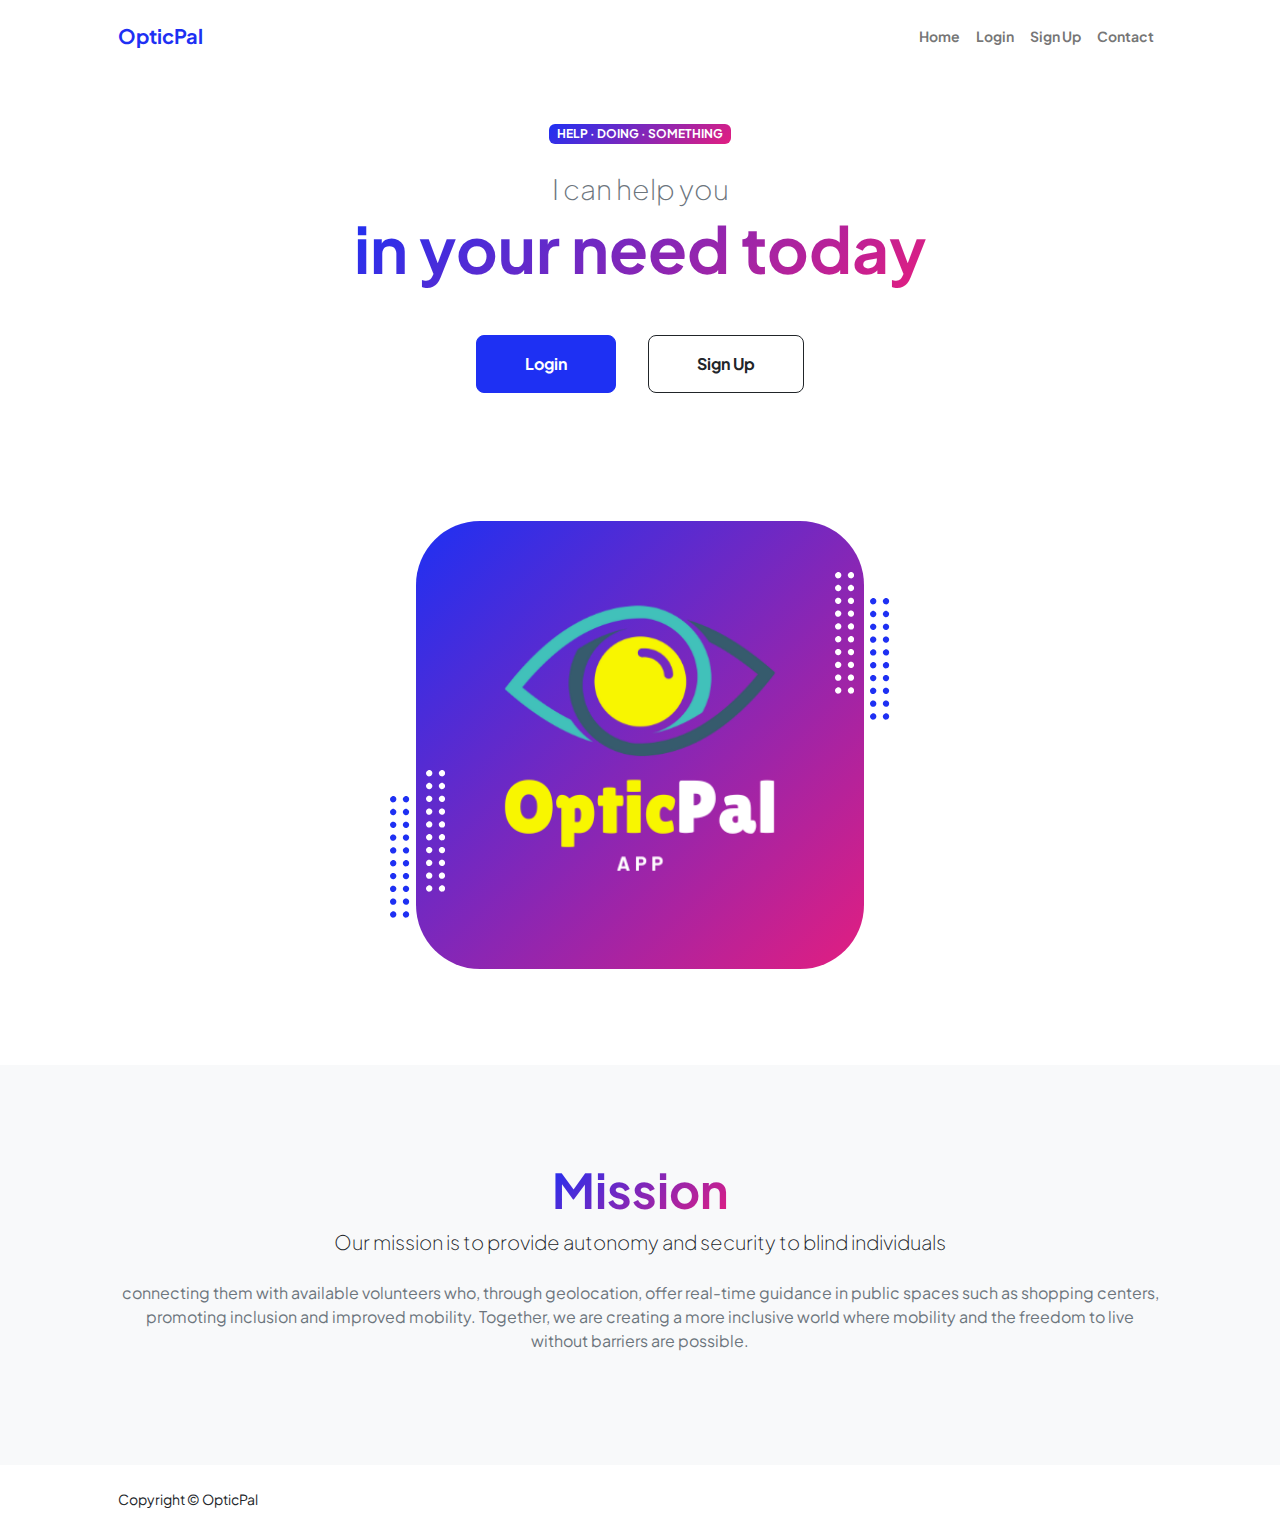
==== frontend/index.html @ b32ef58f "start frontend" ====
<!DOCTYPE html>
<html lang="en">
    <head>
        <meta charset="utf-8" />
        <meta name="viewport" content="width=device-width, initial-scale=1, shrink-to-fit=no" />
        <meta name="description" content="" />
        <meta name="author" content="" />
        <title>OpticPal - Start your Journey</title>
        <!-- Favicon-->
        <link rel="icon" type="image/x-icon" href="assets/favicon.ico" />
        <!-- Custom Google font-->
        <link rel="preconnect" href="https://fonts.googleapis.com" />
        <link rel="preconnect" href="https://fonts.gstatic.com" crossorigin />
        <link href="https://fonts.googleapis.com/css2?family=Plus+Jakarta+Sans:wght@100;200;300;400;500;600;700;800;900&amp;display=swap" rel="stylesheet" />
        <!-- Bootstrap icons-->
        <link href="https://cdn.jsdelivr.net/npm/bootstrap-icons@1.8.1/font/bootstrap-icons.css" rel="stylesheet" />
        <!-- Core theme CSS (includes Bootstrap)-->
        <link href="css/styles.css" rel="stylesheet" />
    </head>
    <body class="d-flex flex-column h-100">
        <main class="flex-shrink-0">
            <!-- Navigation-->
            <nav class="navbar navbar-expand-lg navbar-light bg-white py-3">
                <div class="container px-5">
                    <a class="navbar-brand" href="index.html"><span class="fw-bolder text-primary">OpticPal</span></a>
                    <button class="navbar-toggler" type="button" data-bs-toggle="collapse" data-bs-target="#navbarSupportedContent" aria-controls="navbarSupportedContent" aria-expanded="false" aria-label="Toggle navigation"><span class="navbar-toggler-icon"></span></button>
                    <div class="collapse navbar-collapse" id="navbarSupportedContent">
                        <ul class="navbar-nav ms-auto mb-2 mb-lg-0 small fw-bolder">
                            <li class="nav-item"><a class="nav-link" href="index.html">Home</a></li>
                            <li class="nav-item"><a class="nav-link" href="login.html">Login</a></li>
                            <li class="nav-item"><a class="nav-link" href="signup.html">Sign Up</a></li>
                            <li class="nav-item"><a class="nav-link" href="contact.html">Contact</a></li>
                        </ul>
                    </div>
                </div>
            </nav>
            <!-- Header-->
            <header class="py-5">
                <div class="container px-5 pb-5">
                    <div class="row gx-5 align-items-center">
                        <div class="col-xxl-5">
                            <!-- Header text content-->
                            <div class="text-center text-xxl-start">
                                <div class="badge bg-gradient-primary-to-secondary text-white mb-4"><div class="text-uppercase">Help &middot; Doing &middot; Something</div></div>
                                <div class="fs-3 fw-light text-muted">I can help you</div>
                                <h1 class="display-3 fw-bolder mb-5"><span class="text-gradient d-inline">in your need today</span></h1>
                                <div class="d-grid gap-3 d-sm-flex justify-content-sm-center justify-content-xxl-start mb-3">
                                    <a class="btn btn-primary btn-lg px-5 py-3 me-sm-3 fs-6 fw-bolder" href="login.html">Login</a>
                                    <a class="btn btn-outline-dark btn-lg px-5 py-3 fs-6 fw-bolder" href="signup.html">Sign Up</a>
                                </div>
                            </div>
                        </div>
                        <div class="col-xxl-7">
                            <!-- Header profile picture-->
                            <div class="d-flex justify-content-center mt-5 mt-xxl-0">
                                <div class="profile bg-gradient-primary-to-secondary">
                                    <!-- TIP: For best results, use a photo with a transparent background like the demo example below-->
                                    <!-- Watch a tutorial on how to do this on YouTube (link)-->
                                    <img class="profile-img" src="assets/Logo_04_500px.png" alt="..." />
                                    <div class="dots-1">
                                        <!-- SVG Dots-->
                                        <svg version="1.1" xmlns="http://www.w3.org/2000/svg" xmlns:xlink="http://www.w3.org/1999/xlink" x="0px" y="0px" viewBox="0 0 191.6 1215.4" style="enable-background: new 0 0 191.6 1215.4" xml:space="preserve">
                                            <g transform="translate(0.000000,1280.000000) scale(0.100000,-0.100000)">
                                                <path d="M227.7,12788.6c-105-35-200-141-222-248c-43-206,163-412,369-369c155,32,275,190,260,339c-11,105-90,213-190,262        C383.7,12801.6,289.7,12808.6,227.7,12788.6z"></path>
                                                <path d="M1507.7,12788.6c-151-50-253-216-222-362c25-119,136-230,254-255c194-41,395,142,375,339c-11,105-90,213-190,262        C1663.7,12801.6,1569.7,12808.6,1507.7,12788.6z"></path>
                                                <path d="M227.7,11508.6c-105-35-200-141-222-248c-43-206,163-412,369-369c155,32,275,190,260,339c-11,105-90,213-190,262        C383.7,11521.6,289.7,11528.6,227.7,11508.6z"></path>
                                                <path d="M1507.7,11508.6c-151-50-253-216-222-362c25-119,136-230,254-255c194-41,395,142,375,339c-11,105-90,213-190,262        C1663.7,11521.6,1569.7,11528.6,1507.7,11508.6z"></path>
                                                <path d="M227.7,10228.6c-105-35-200-141-222-248c-43-206,163-412,369-369c155,32,275,190,260,339c-11,105-90,213-190,262        C383.7,10241.6,289.7,10248.6,227.7,10228.6z"></path>
                                                <path d="M1507.7,10228.6c-105-35-200-141-222-248c-43-206,163-412,369-369c155,32,275,190,260,339c-11,105-90,213-190,262        C1663.7,10241.6,1569.7,10248.6,1507.7,10228.6z"></path>
                                                <path d="M227.7,8948.6c-105-35-200-141-222-248c-43-206,163-412,369-369c155,32,275,190,260,339c-11,105-90,213-190,262        C383.7,8961.6,289.7,8968.6,227.7,8948.6z"></path>
                                                <path d="M1507.7,8948.6c-105-35-200-141-222-248c-43-206,163-412,369-369c155,32,275,190,260,339c-11,105-90,213-190,262        C1663.7,8961.6,1569.7,8968.6,1507.7,8948.6z"></path>
                                                <path d="M227.7,7668.6c-105-35-200-141-222-248c-43-206,163-412,369-369c155,32,275,190,260,339c-11,105-90,213-190,262        C383.7,7681.6,289.7,7688.6,227.7,7668.6z"></path>
                                                <path d="M1507.7,7668.6c-105-35-200-141-222-248c-43-206,163-412,369-369c155,32,275,190,260,339c-11,105-90,213-190,262        C1663.7,7681.6,1569.7,7688.6,1507.7,7668.6z"></path>
                                                <path d="M227.7,6388.6c-105-35-200-141-222-248c-43-206,163-412,369-369c155,32,275,190,260,339c-11,105-90,213-190,262        C383.7,6401.6,289.7,6408.6,227.7,6388.6z"></path>
                                                <path d="M1507.7,6388.6c-105-35-200-141-222-248c-43-206,163-412,369-369c155,32,275,190,260,339c-11,105-90,213-190,262        C1663.7,6401.6,1569.7,6408.6,1507.7,6388.6z"></path>
                                                <path d="M227.7,5108.6c-105-35-200-141-222-248c-43-206,163-412,369-369c155,32,275,190,260,339c-11,105-90,213-190,262        C383.7,5121.6,289.7,5128.6,227.7,5108.6z"></path>
                                                <path d="M1507.7,5108.6c-105-35-200-141-222-248c-43-206,163-412,369-369c155,32,275,190,260,339c-11,105-90,213-190,262        C1663.7,5121.6,1569.7,5128.6,1507.7,5108.6z"></path>
                                                <path d="M227.7,3828.6c-105-35-200-141-222-248c-43-206,163-412,369-369c155,32,275,190,260,339c-11,105-90,213-190,262        C383.7,3841.6,289.7,3848.6,227.7,3828.6z"></path>
                                                <path d="M1507.7,3828.6c-105-35-200-141-222-248c-43-206,163-412,369-369c155,32,275,190,260,339c-11,105-90,213-190,262        C1663.7,3841.6,1569.7,3848.6,1507.7,3828.6z"></path>
                                                <path d="M227.7,2548.6c-105-35-200-141-222-248c-43-206,163-412,369-369c155,32,275,190,260,339c-11,105-90,213-190,262        C383.7,2561.6,289.7,2568.6,227.7,2548.6z"></path>
                                                <path d="M1507.7,2548.6c-105-35-200-141-222-248c-43-206,163-412,369-369c155,32,275,190,260,339c-11,105-90,213-190,262        C1663.7,2561.6,1569.7,2568.6,1507.7,2548.6z"></path>
                                                <path d="M227.7,1268.6c-105-35-200-141-222-248c-43-206,163-412,369-369c155,32,275,190,260,339c-11,105-90,213-190,262        C383.7,1281.6,289.7,1288.6,227.7,1268.6z"></path>
                                                <path d="M1507.7,1268.6c-105-35-200-141-222-248c-43-206,163-412,369-369c155,32,275,190,260,339c-11,105-90,213-190,262        C1663.7,1281.6,1569.7,1288.6,1507.7,1268.6z"></path>
                                            </g>
                                        </svg>
                                        <!-- END of SVG dots-->
                                    </div>
                                    <div class="dots-2">
                                        <!-- SVG Dots-->
                                        <svg version="1.1" xmlns="http://www.w3.org/2000/svg" xmlns:xlink="http://www.w3.org/1999/xlink" x="0px" y="0px" viewBox="0 0 191.6 1215.4" style="enable-background: new 0 0 191.6 1215.4" xml:space="preserve">
                                            <g transform="translate(0.000000,1280.000000) scale(0.100000,-0.100000)">
                                                <path d="M227.7,12788.6c-105-35-200-141-222-248c-43-206,163-412,369-369c155,32,275,190,260,339c-11,105-90,213-190,262        C383.7,12801.6,289.7,12808.6,227.7,12788.6z"></path>
                                                <path d="M1507.7,12788.6c-151-50-253-216-222-362c25-119,136-230,254-255c194-41,395,142,375,339c-11,105-90,213-190,262        C1663.7,12801.6,1569.7,12808.6,1507.7,12788.6z"></path>
                                                <path d="M227.7,11508.6c-105-35-200-141-222-248c-43-206,163-412,369-369c155,32,275,190,260,339c-11,105-90,213-190,262        C383.7,11521.6,289.7,11528.6,227.7,11508.6z"></path>
                                                <path d="M1507.7,11508.6c-151-50-253-216-222-362c25-119,136-230,254-255c194-41,395,142,375,339c-11,105-90,213-190,262        C1663.7,11521.6,1569.7,11528.6,1507.7,11508.6z"></path>
                                                <path d="M227.7,10228.6c-105-35-200-141-222-248c-43-206,163-412,369-369c155,32,275,190,260,339c-11,105-90,213-190,262        C383.7,10241.6,289.7,10248.6,227.7,10228.6z"></path>
                                                <path d="M1507.7,10228.6c-105-35-200-141-222-248c-43-206,163-412,369-369c155,32,275,190,260,339c-11,105-90,213-190,262        C1663.7,10241.6,1569.7,10248.6,1507.7,10228.6z"></path>
                                                <path d="M227.7,8948.6c-105-35-200-141-222-248c-43-206,163-412,369-369c155,32,275,190,260,339c-11,105-90,213-190,262        C383.7,8961.6,289.7,8968.6,227.7,8948.6z"></path>
                                                <path d="M1507.7,8948.6c-105-35-200-141-222-248c-43-206,163-412,369-369c155,32,275,190,260,339c-11,105-90,213-190,262        C1663.7,8961.6,1569.7,8968.6,1507.7,8948.6z"></path>
                                                <path d="M227.7,7668.6c-105-35-200-141-222-248c-43-206,163-412,369-369c155,32,275,190,260,339c-11,105-90,213-190,262        C383.7,7681.6,289.7,7688.6,227.7,7668.6z"></path>
                                                <path d="M1507.7,7668.6c-105-35-200-141-222-248c-43-206,163-412,369-369c155,32,275,190,260,339c-11,105-90,213-190,262        C1663.7,7681.6,1569.7,7688.6,1507.7,7668.6z"></path>
                                                <path d="M227.7,6388.6c-105-35-200-141-222-248c-43-206,163-412,369-369c155,32,275,190,260,339c-11,105-90,213-190,262        C383.7,6401.6,289.7,6408.6,227.7,6388.6z"></path>
                                                <path d="M1507.7,6388.6c-105-35-200-141-222-248c-43-206,163-412,369-369c155,32,275,190,260,339c-11,105-90,213-190,262        C1663.7,6401.6,1569.7,6408.6,1507.7,6388.6z"></path>
                                                <path d="M227.7,5108.6c-105-35-200-141-222-248c-43-206,163-412,369-369c155,32,275,190,260,339c-11,105-90,213-190,262        C383.7,5121.6,289.7,5128.6,227.7,5108.6z"></path>
                                                <path d="M1507.7,5108.6c-105-35-200-141-222-248c-43-206,163-412,369-369c155,32,275,190,260,339c-11,105-90,213-190,262        C1663.7,5121.6,1569.7,5128.6,1507.7,5108.6z"></path>
                                                <path d="M227.7,3828.6c-105-35-200-141-222-248c-43-206,163-412,369-369c155,32,275,190,260,339c-11,105-90,213-190,262        C383.7,3841.6,289.7,3848.6,227.7,3828.6z"></path>
                                                <path d="M1507.7,3828.6c-105-35-200-141-222-248c-43-206,163-412,369-369c155,32,275,190,260,339c-11,105-90,213-190,262        C1663.7,3841.6,1569.7,3848.6,1507.7,3828.6z"></path>
                                                <path d="M227.7,2548.6c-105-35-200-141-222-248c-43-206,163-412,369-369c155,32,275,190,260,339c-11,105-90,213-190,262        C383.7,2561.6,289.7,2568.6,227.7,2548.6z"></path>
                                                <path d="M1507.7,2548.6c-105-35-200-141-222-248c-43-206,163-412,369-369c155,32,275,190,260,339c-11,105-90,213-190,262        C1663.7,2561.6,1569.7,2568.6,1507.7,2548.6z"></path>
                                                <path d="M227.7,1268.6c-105-35-200-141-222-248c-43-206,163-412,369-369c155,32,275,190,260,339c-11,105-90,213-190,262        C383.7,1281.6,289.7,1288.6,227.7,1268.6z"></path>
                                                <path d="M1507.7,1268.6c-105-35-200-141-222-248c-43-206,163-412,369-369c155,32,275,190,260,339c-11,105-90,213-190,262        C1663.7,1281.6,1569.7,1288.6,1507.7,1268.6z"></path>
                                            </g>
                                        </svg>
                                        <!-- END of SVG dots-->
                                    </div>
                                    <div class="dots-3">
                                        <!-- SVG Dots-->
                                        <svg version="1.1" xmlns="http://www.w3.org/2000/svg" xmlns:xlink="http://www.w3.org/1999/xlink" x="0px" y="0px" viewBox="0 0 191.6 1215.4" style="enable-background: new 0 0 191.6 1215.4" xml:space="preserve">
                                            <g transform="translate(0.000000,1280.000000) scale(0.100000,-0.100000)">
                                                <path d="M227.7,12788.6c-105-35-200-141-222-248c-43-206,163-412,369-369c155,32,275,190,260,339c-11,105-90,213-190,262        C383.7,12801.6,289.7,12808.6,227.7,12788.6z"></path>
                                                <path d="M1507.7,12788.6c-151-50-253-216-222-362c25-119,136-230,254-255c194-41,395,142,375,339c-11,105-90,213-190,262        C1663.7,12801.6,1569.7,12808.6,1507.7,12788.6z"></path>
                                                <path d="M227.7,11508.6c-105-35-200-141-222-248c-43-206,163-412,369-369c155,32,275,190,260,339c-11,105-90,213-190,262        C383.7,11521.6,289.7,11528.6,227.7,11508.6z"></path>
                                                <path d="M1507.7,11508.6c-151-50-253-216-222-362c25-119,136-230,254-255c194-41,395,142,375,339c-11,105-90,213-190,262        C1663.7,11521.6,1569.7,11528.6,1507.7,11508.6z"></path>
                                                <path d="M227.7,10228.6c-105-35-200-141-222-248c-43-206,163-412,369-369c155,32,275,190,260,339c-11,105-90,213-190,262        C383.7,10241.6,289.7,10248.6,227.7,10228.6z"></path>
                                                <path d="M1507.7,10228.6c-105-35-200-141-222-248c-43-206,163-412,369-369c155,32,275,190,260,339c-11,105-90,213-190,262        C1663.7,10241.6,1569.7,10248.6,1507.7,10228.6z"></path>
                                                <path d="M227.7,8948.6c-105-35-200-141-222-248c-43-206,163-412,369-369c155,32,275,190,260,339c-11,105-90,213-190,262        C383.7,8961.6,289.7,8968.6,227.7,8948.6z"></path>
                                                <path d="M1507.7,8948.6c-105-35-200-141-222-248c-43-206,163-412,369-369c155,32,275,190,260,339c-11,105-90,213-190,262        C1663.7,8961.6,1569.7,8968.6,1507.7,8948.6z"></path>
                                                <path d="M227.7,7668.6c-105-35-200-141-222-248c-43-206,163-412,369-369c155,32,275,190,260,339c-11,105-90,213-190,262        C383.7,7681.6,289.7,7688.6,227.7,7668.6z"></path>
                                                <path d="M1507.7,7668.6c-105-35-200-141-222-248c-43-206,163-412,369-369c155,32,275,190,260,339c-11,105-90,213-190,262        C1663.7,7681.6,1569.7,7688.6,1507.7,7668.6z"></path>
                                                <path d="M227.7,6388.6c-105-35-200-141-222-248c-43-206,163-412,369-369c155,32,275,190,260,339c-11,105-90,213-190,262        C383.7,6401.6,289.7,6408.6,227.7,6388.6z"></path>
                                                <path d="M1507.7,6388.6c-105-35-200-141-222-248c-43-206,163-412,369-369c155,32,275,190,260,339c-11,105-90,213-190,262        C1663.7,6401.6,1569.7,6408.6,1507.7,6388.6z"></path>
                                                <path d="M227.7,5108.6c-105-35-200-141-222-248c-43-206,163-412,369-369c155,32,275,190,260,339c-11,105-90,213-190,262        C383.7,5121.6,289.7,5128.6,227.7,5108.6z"></path>
                                                <path d="M1507.7,5108.6c-105-35-200-141-222-248c-43-206,163-412,369-369c155,32,275,190,260,339c-11,105-90,213-190,262        C1663.7,5121.6,1569.7,5128.6,1507.7,5108.6z"></path>
                                                <path d="M227.7,3828.6c-105-35-200-141-222-248c-43-206,163-412,369-369c155,32,275,190,260,339c-11,105-90,213-190,262        C383.7,3841.6,289.7,3848.6,227.7,3828.6z"></path>
                                                <path d="M1507.7,3828.6c-105-35-200-141-222-248c-43-206,163-412,369-369c155,32,275,190,260,339c-11,105-90,213-190,262        C1663.7,3841.6,1569.7,3848.6,1507.7,3828.6z"></path>
                                                <path d="M227.7,2548.6c-105-35-200-141-222-248c-43-206,163-412,369-369c155,32,275,190,260,339c-11,105-90,213-190,262        C383.7,2561.6,289.7,2568.6,227.7,2548.6z"></path>
                                                <path d="M1507.7,2548.6c-105-35-200-141-222-248c-43-206,163-412,369-369c155,32,275,190,260,339c-11,105-90,213-190,262        C1663.7,2561.6,1569.7,2568.6,1507.7,2548.6z"></path>
                                                <path d="M227.7,1268.6c-105-35-200-141-222-248c-43-206,163-412,369-369c155,32,275,190,260,339c-11,105-90,213-190,262        C383.7,1281.6,289.7,1288.6,227.7,1268.6z"></path>
                                                <path d="M1507.7,1268.6c-105-35-200-141-222-248c-43-206,163-412,369-369c155,32,275,190,260,339c-11,105-90,213-190,262        C1663.7,1281.6,1569.7,1288.6,1507.7,1268.6z"></path>
                                            </g>
                                        </svg>
                                        <!-- END of SVG dots-->
                                    </div>
                                    <div class="dots-4">
                                        <!-- SVG Dots-->
                                        <svg version="1.1" xmlns="http://www.w3.org/2000/svg" xmlns:xlink="http://www.w3.org/1999/xlink" x="0px" y="0px" viewBox="0 0 191.6 1215.4" style="enable-background: new 0 0 191.6 1215.4" xml:space="preserve">
                                            <g transform="translate(0.000000,1280.000000) scale(0.100000,-0.100000)">
                                                <path d="M227.7,12788.6c-105-35-200-141-222-248c-43-206,163-412,369-369c155,32,275,190,260,339c-11,105-90,213-190,262        C383.7,12801.6,289.7,12808.6,227.7,12788.6z"></path>
                                                <path d="M1507.7,12788.6c-151-50-253-216-222-362c25-119,136-230,254-255c194-41,395,142,375,339c-11,105-90,213-190,262        C1663.7,12801.6,1569.7,12808.6,1507.7,12788.6z"></path>
                                                <path d="M227.7,11508.6c-105-35-200-141-222-248c-43-206,163-412,369-369c155,32,275,190,260,339c-11,105-90,213-190,262        C383.7,11521.6,289.7,11528.6,227.7,11508.6z"></path>
                                                <path d="M1507.7,11508.6c-151-50-253-216-222-362c25-119,136-230,254-255c194-41,395,142,375,339c-11,105-90,213-190,262        C1663.7,11521.6,1569.7,11528.6,1507.7,11508.6z"></path>
                                                <path d="M227.7,10228.6c-105-35-200-141-222-248c-43-206,163-412,369-369c155,32,275,190,260,339c-11,105-90,213-190,262        C383.7,10241.6,289.7,10248.6,227.7,10228.6z"></path>
                                                <path d="M1507.7,10228.6c-105-35-200-141-222-248c-43-206,163-412,369-369c155,32,275,190,260,339c-11,105-90,213-190,262        C1663.7,10241.6,1569.7,10248.6,1507.7,10228.6z"></path>
                                                <path d="M227.7,8948.6c-105-35-200-141-222-248c-43-206,163-412,369-369c155,32,275,190,260,339c-11,105-90,213-190,262        C383.7,8961.6,289.7,8968.6,227.7,8948.6z"></path>
                                                <path d="M1507.7,8948.6c-105-35-200-141-222-248c-43-206,163-412,369-369c155,32,275,190,260,339c-11,105-90,213-190,262        C1663.7,8961.6,1569.7,8968.6,1507.7,8948.6z"></path>
                                                <path d="M227.7,7668.6c-105-35-200-141-222-248c-43-206,163-412,369-369c155,32,275,190,260,339c-11,105-90,213-190,262        C383.7,7681.6,289.7,7688.6,227.7,7668.6z"></path>
                                                <path d="M1507.7,7668.6c-105-35-200-141-222-248c-43-206,163-412,369-369c155,32,275,190,260,339c-11,105-90,213-190,262        C1663.7,7681.6,1569.7,7688.6,1507.7,7668.6z"></path>
                                                <path d="M227.7,6388.6c-105-35-200-141-222-248c-43-206,163-412,369-369c155,32,275,190,260,339c-11,105-90,213-190,262        C383.7,6401.6,289.7,6408.6,227.7,6388.6z"></path>
                                                <path d="M1507.7,6388.6c-105-35-200-141-222-248c-43-206,163-412,369-369c155,32,275,190,260,339c-11,105-90,213-190,262        C1663.7,6401.6,1569.7,6408.6,1507.7,6388.6z"></path>
                                                <path d="M227.7,5108.6c-105-35-200-141-222-248c-43-206,163-412,369-369c155,32,275,190,260,339c-11,105-90,213-190,262        C383.7,5121.6,289.7,5128.6,227.7,5108.6z"></path>
                                                <path d="M1507.7,5108.6c-105-35-200-141-222-248c-43-206,163-412,369-369c155,32,275,190,260,339c-11,105-90,213-190,262        C1663.7,5121.6,1569.7,5128.6,1507.7,5108.6z"></path>
                                                <path d="M227.7,3828.6c-105-35-200-141-222-248c-43-206,163-412,369-369c155,32,275,190,260,339c-11,105-90,213-190,262        C383.7,3841.6,289.7,3848.6,227.7,3828.6z"></path>
                                                <path d="M1507.7,3828.6c-105-35-200-141-222-248c-43-206,163-412,369-369c155,32,275,190,260,339c-11,105-90,213-190,262        C1663.7,3841.6,1569.7,3848.6,1507.7,3828.6z"></path>
                                                <path d="M227.7,2548.6c-105-35-200-141-222-248c-43-206,163-412,369-369c155,32,275,190,260,339c-11,105-90,213-190,262        C383.7,2561.6,289.7,2568.6,227.7,2548.6z"></path>
                                                <path d="M1507.7,2548.6c-105-35-200-141-222-248c-43-206,163-412,369-369c155,32,275,190,260,339c-11,105-90,213-190,262        C1663.7,2561.6,1569.7,2568.6,1507.7,2548.6z"></path>
                                                <path d="M227.7,1268.6c-105-35-200-141-222-248c-43-206,163-412,369-369c155,32,275,190,260,339c-11,105-90,213-190,262        C383.7,1281.6,289.7,1288.6,227.7,1268.6z"></path>
                                                <path d="M1507.7,1268.6c-105-35-200-141-222-248c-43-206,163-412,369-369c155,32,275,190,260,339c-11,105-90,213-190,262        C1663.7,1281.6,1569.7,1288.6,1507.7,1268.6z"></path>
                                            </g>
                                        </svg>
                                        <!-- END of SVG dots-->
                                    </div>
                                </div>
                            </div>
                        </div>
                    </div>
                </div>
            </header>
            <!-- About Section-->
            <section class="bg-light py-5">
                <div class="container px-5">
                    <div class="row gx-5 justify-content-center">
                        <div class="col-xxl-8">
                            <div class="text-center my-5">
                                <h2 class="display-5 fw-bolder"><span class="text-gradient d-inline">Mission</span></h2>
                                <p class="lead fw-light mb-4">Our mission is to provide autonomy and security to blind individuals</p>
                                <p class="text-muted">connecting them with available volunteers who, through geolocation, offer real-time guidance in public spaces such as shopping centers, promoting inclusion and improved mobility.
                                    Together, we are creating a more inclusive world where mobility and the freedom to live without barriers are possible.</p>
                                <div class="d-flex justify-content-center fs-2 gap-4">
                                    <!--
                                    <a class="text-gradient" href="#!"><i class="bi bi-twitter"></i></a>
                                    <a class="text-gradient" href="#!"><i class="bi bi-linkedin"></i></a>
                                    <a class="text-gradient" href="#!"><i class="bi bi-github"></i></a>
                                    -->
                                </div>
                            </div>
                        </div>
                    </div>
                </div>
            </section>
        </main>
        <!-- Footer-->
        <footer class="bg-white py-4 mt-auto">
            <div class="container px-5">
                <div class="row align-items-center justify-content-between flex-column flex-sm-row">
                    <div class="col-auto"><div class="small m-0">Copyright &copy; OpticPal</div></div>
                    <div class="col-auto">
                        <!--
                        <a class="small" href="#!">Privacy</a>
                        <span class="mx-1">&middot;</span>
                        <a class="small" href="#!">Terms</a>
                        <span class="mx-1">&middot;</span>
                        <a class="small" href="#!">Contact</a>
                        -->
                    </div>
                </div>
            </div>
        </footer>
        <!-- Bootstrap core JS-->
        <script src="https://cdn.jsdelivr.net/npm/bootstrap@5.2.3/dist/js/bootstrap.bundle.min.js"></script>
        <!-- Core theme JS-->
        <script src="js/scripts.js"></script>
    </body>
</html>
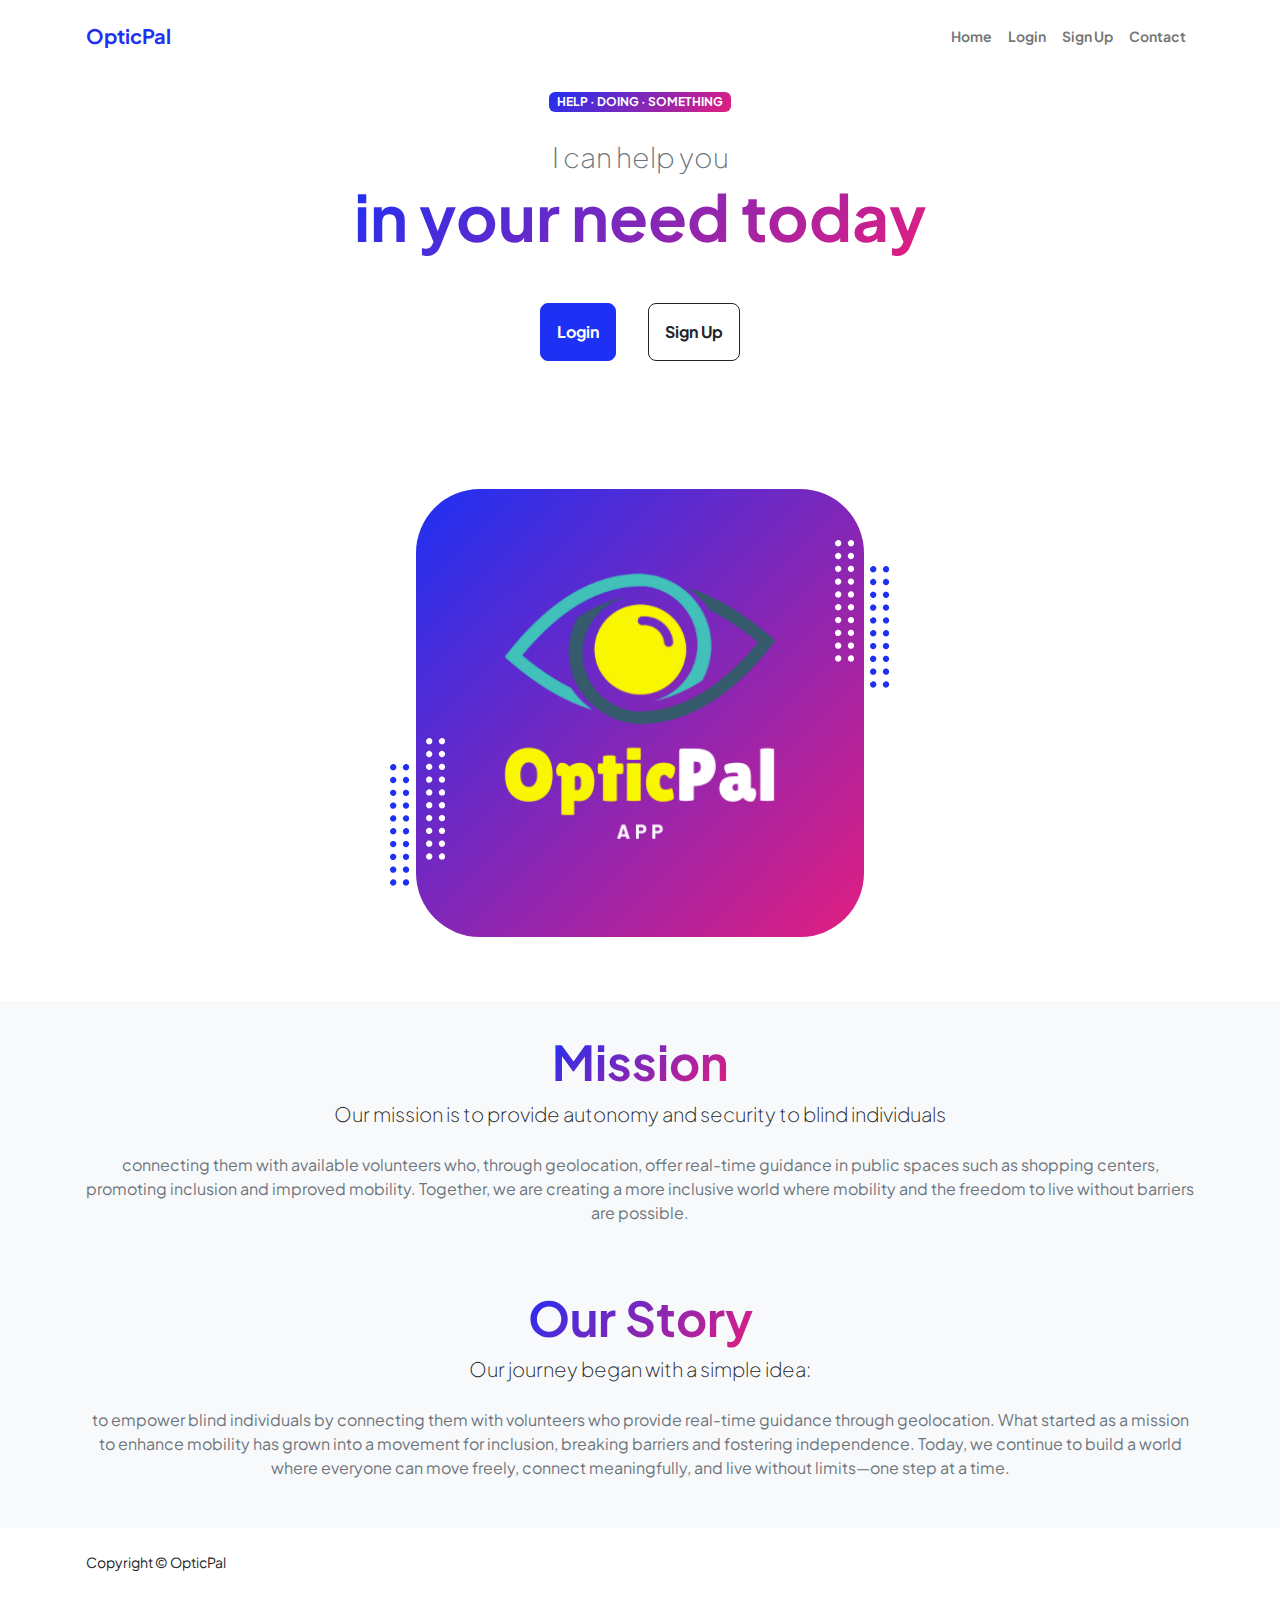
==== commit d48608c2: "continue frontend" ====
--- a/frontend/index.html
+++ b/frontend/index.html
@@ -175,7 +175,7 @@
                     </div>
                 </div>
             </header>
-            <!-- About Section-->
+            <!-- Mission Section-->
             <section class="bg-light py-5">
                 <div class="container px-5">
                     <div class="row gx-5 justify-content-center">
@@ -185,13 +185,28 @@
                                 <p class="lead fw-light mb-4">Our mission is to provide autonomy and security to blind individuals</p>
                                 <p class="text-muted">connecting them with available volunteers who, through geolocation, offer real-time guidance in public spaces such as shopping centers, promoting inclusion and improved mobility.
                                     Together, we are creating a more inclusive world where mobility and the freedom to live without barriers are possible.</p>
-                                <div class="d-flex justify-content-center fs-2 gap-4">
-                                    <!--
-                                    <a class="text-gradient" href="#!"><i class="bi bi-twitter"></i></a>
-                                    <a class="text-gradient" href="#!"><i class="bi bi-linkedin"></i></a>
-                                    <a class="text-gradient" href="#!"><i class="bi bi-github"></i></a>
-                                    -->
-                                </div>
+                            </div>
+                        </div>
+                    </div>
+                </div>
+            </section>
+            <!-- Story Section-->
+            <section class="bg-light py-5">
+                <div class="container px-5">
+                    <div class="row gx-5 justify-content-center">
+                        <div class="col-xxl-8">
+                            <div class="text-center my-5">
+                                <h2 class="display-5 fw-bolder"><span class="text-gradient d-inline">Our Story</span></h2>
+                                <p class="lead fw-light mb-4">Our journey began with a simple idea:</p>
+                                <p class="text-muted">to empower blind individuals by connecting them with volunteers who provide real-time guidance through geolocation. What started as a mission to enhance mobility has grown into a movement for inclusion, breaking barriers and fostering independence.
+                                    Today, we continue to build a world where everyone can move freely, connect meaningfully, and live without limits—one step at a time.</p>
+                                    <div class="d-flex justify-content-center fs-2 gap-4">
+                                        <!--
+                                        <a class="text-gradient" href="#!"><i class="bi bi-twitter"></i></a>
+                                        <a class="text-gradient" href="#!"><i class="bi bi-linkedin"></i></a>
+                                        <a class="text-gradient" href="#!"><i class="bi bi-github"></i></a>
+                                        -->
+                                    </div>
                             </div>
                         </div>
                     </div>
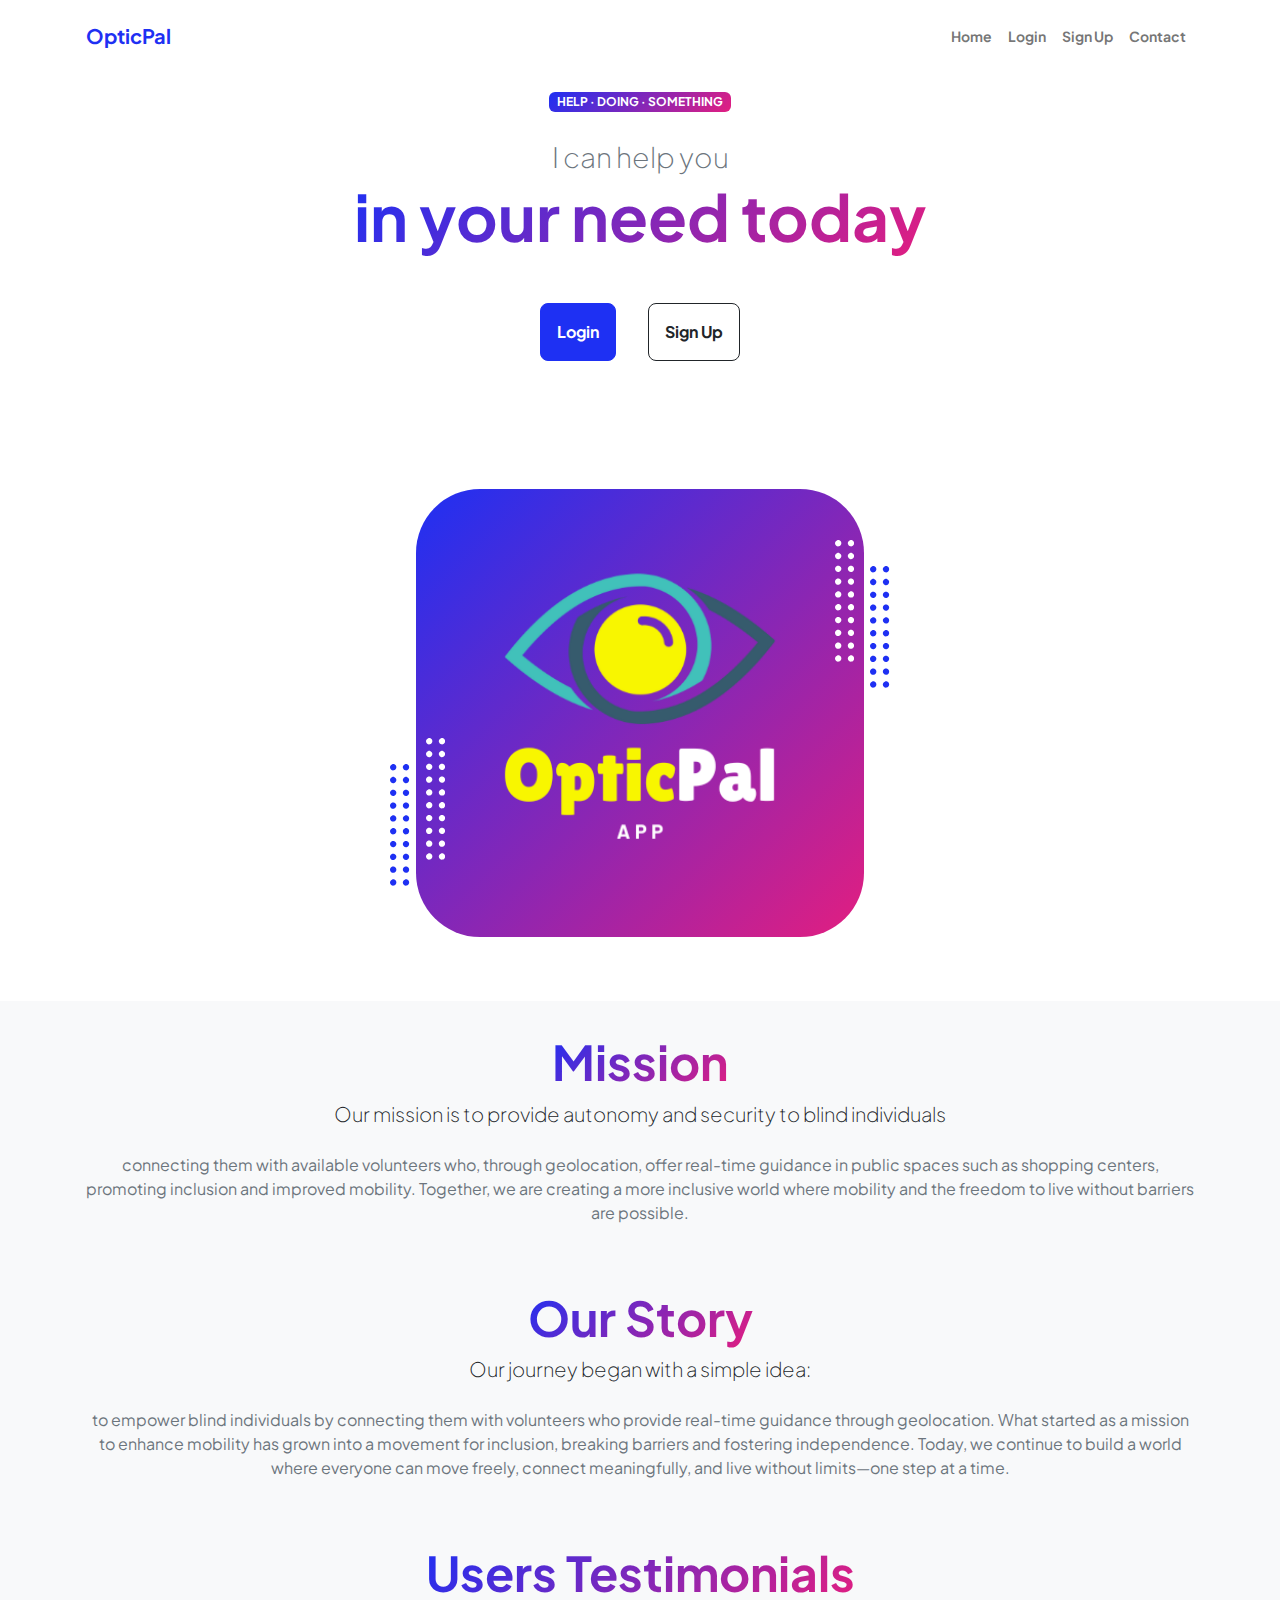
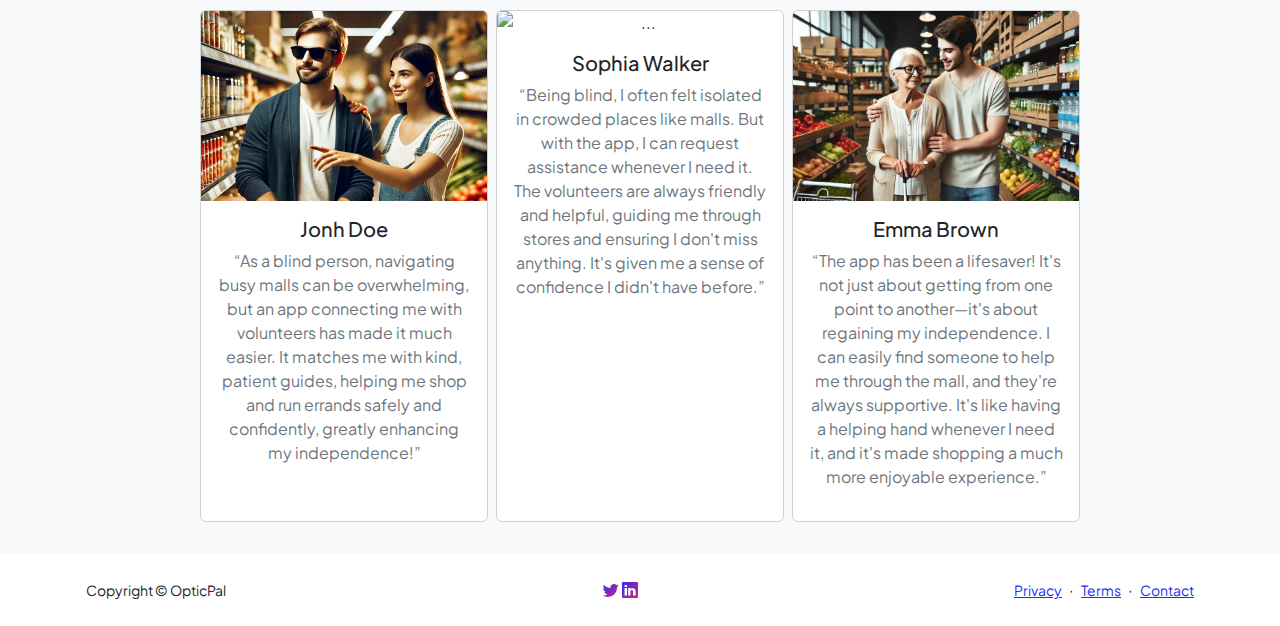
==== commit 733317ee: "update of homepage, sign up and contact" ====
--- a/frontend/index.html
+++ b/frontend/index.html
@@ -200,32 +200,69 @@
                                 <p class="lead fw-light mb-4">Our journey began with a simple idea:</p>
                                 <p class="text-muted">to empower blind individuals by connecting them with volunteers who provide real-time guidance through geolocation. What started as a mission to enhance mobility has grown into a movement for inclusion, breaking barriers and fostering independence.
                                     Today, we continue to build a world where everyone can move freely, connect meaningfully, and live without limits—one step at a time.</p>
-                                    <div class="d-flex justify-content-center fs-2 gap-4">
-                                        <!--
-                                        <a class="text-gradient" href="#!"><i class="bi bi-twitter"></i></a>
-                                        <a class="text-gradient" href="#!"><i class="bi bi-linkedin"></i></a>
-                                        <a class="text-gradient" href="#!"><i class="bi bi-github"></i></a>
-                                        -->
-                                    </div>
                             </div>
                         </div>
                     </div>
                 </div>
             </section>
+            <!-- Feedbacks Section-->
+            <section class="bg-light py-5">
+                <div class="container px-5">
+                    <div class="row gx-5 justify-content-center">
+                        <div class="col-xxl-8">
+                            <div class="text-center my-5">
+                                <h2 class="display-5 fw-bolder"><span class="text-gradient d-inline">Users Testimonials</span></h2>
+                                <div class="flex-row">
+                                    <div class="col-sm-12 d-flex justify-content-center">
+                                        <div class="card mx-sm-1" style="width: 18rem;">
+                                            <img src="assets/foto-couple.jpg" class="card-img-top" alt="...">
+                                            <div class="card-body">
+                                            <h5 class="card-title">Jonh Doe</h5>
+                                            <p class="text-muted">“As a blind person, navigating busy malls can be overwhelming, but an app connecting me with volunteers has made it much easier. It matches me with kind, patient guides, helping me shop and run errands safely and confidently, greatly enhancing my independence!”</p>
+                                            </div>
+                                        </div>                            
+                                        <div class="card mx-sm-1" style="width: 18rem;">
+                                            <img src="assets/foto-young-women-with-shopping.jpg" class="card-img-top" alt="...">
+                                            <div class="card-body">
+                                            <h5 class="card-title">Sophia Walker</h5>
+                                            <p class="text-muted">“Being blind, I often felt isolated in crowded places like malls. But with the app, I can request assistance whenever I need it. The volunteers are always friendly and helpful, guiding me through stores and ensuring I don't miss anything. It's given me a sense of confidence I didn't have before.”</p>
+                                            </div>
+                                        </div>
+                                        <div class="card mx-sm-1" style="width: 18rem;">
+                                            <img src="assets/foto-old-lady.jpg" class="card-img-top" alt="...">
+                                            <div class="card-body">
+                                            <h5 class="card-title">Emma Brown</h5>
+                                            <p class="text-muted">“The app has been a lifesaver! It's not just about getting from one point to another—it's about regaining my independence. I can easily find someone to help me through the mall, and they're always supportive. It's like having a helping hand whenever I need it, and it's made shopping a much more enjoyable experience.”</p>
+                                            </div>
+                                        </div>
+                                    </div>                            
+                                </div>                            
+                            </div>
+                        </div>
+                    </div>
+                </div>
+            </section>
+
         </main>
         <!-- Footer-->
         <footer class="bg-white py-4 mt-auto">
             <div class="container px-5">
                 <div class="row align-items-center justify-content-between flex-column flex-sm-row">
-                    <div class="col-auto"><div class="small m-0">Copyright &copy; OpticPal</div></div>
                     <div class="col-auto">
-                        <!--
+                        <div class="small m-0">Copyright &copy; OpticPal</div>
+                    </div>
+
+                    <div class="col-auto">
+                        <a class="text-gradient" href="#!"><i class="bi bi-twitter"></i></a>
+                        <a class="text-gradient" href="#!"><i class="bi bi-linkedin"></i></a>
+                    </div>
+        
+                    <div class="col-auto">
                         <a class="small" href="#!">Privacy</a>
                         <span class="mx-1">&middot;</span>
                         <a class="small" href="#!">Terms</a>
                         <span class="mx-1">&middot;</span>
                         <a class="small" href="#!">Contact</a>
-                        -->
                     </div>
                 </div>
             </div>
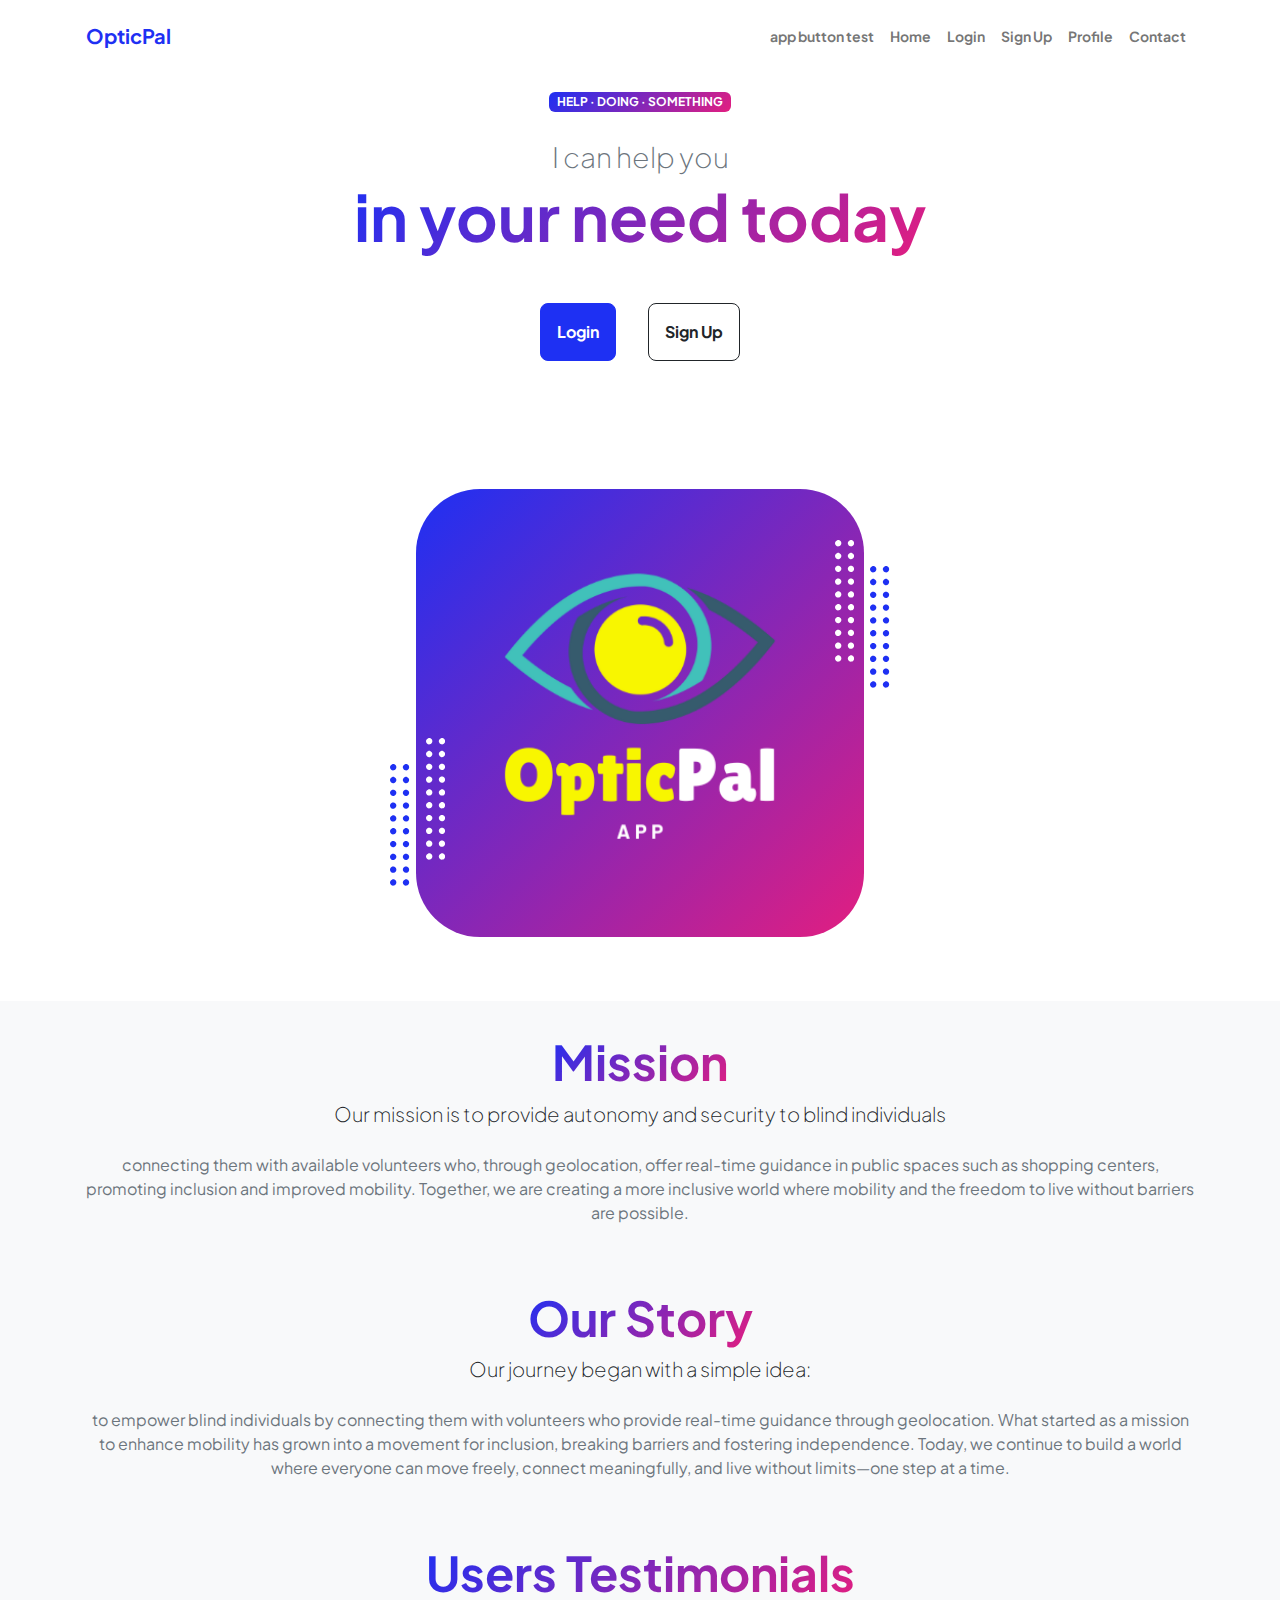
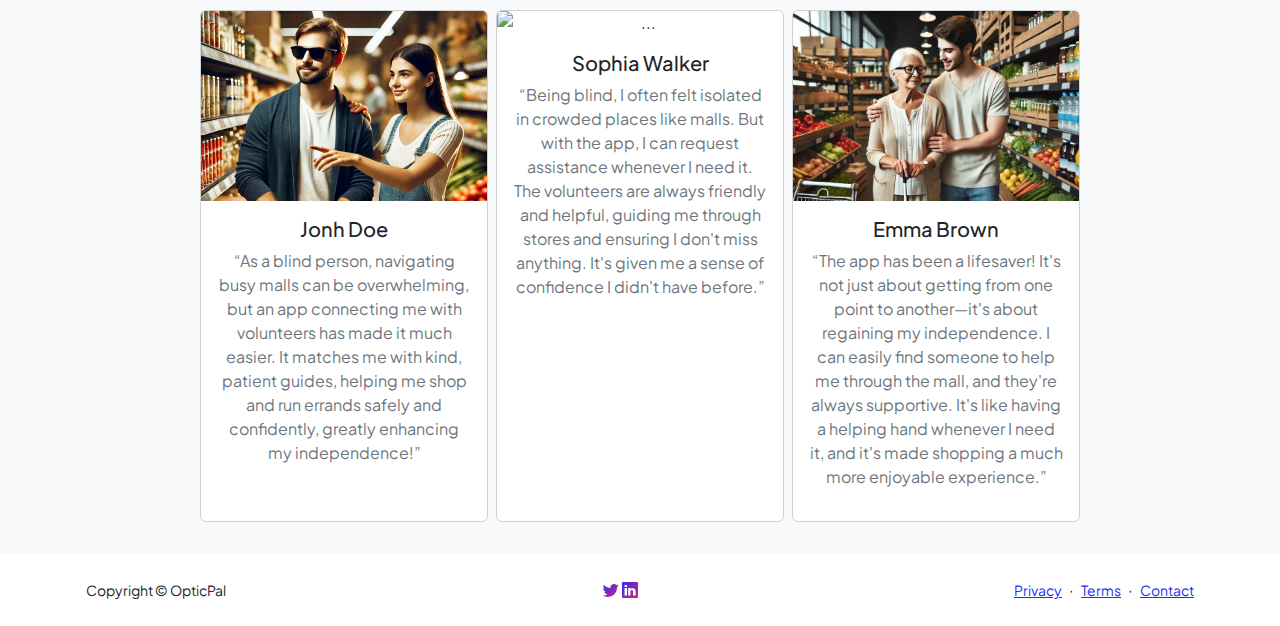
==== commit 66d68abc: "added profile page" ====
--- a/frontend/index.html
+++ b/frontend/index.html
@@ -26,9 +26,11 @@
                     <button class="navbar-toggler" type="button" data-bs-toggle="collapse" data-bs-target="#navbarSupportedContent" aria-controls="navbarSupportedContent" aria-expanded="false" aria-label="Toggle navigation"><span class="navbar-toggler-icon"></span></button>
                     <div class="collapse navbar-collapse" id="navbarSupportedContent">
                         <ul class="navbar-nav ms-auto mb-2 mb-lg-0 small fw-bolder">
+                            <li class="nav-item"><a class="nav-link" href="button_app.html">app button test</a></li>
                             <li class="nav-item"><a class="nav-link" href="index.html">Home</a></li>
                             <li class="nav-item"><a class="nav-link" href="login.html">Login</a></li>
                             <li class="nav-item"><a class="nav-link" href="signup.html">Sign Up</a></li>
+                            <li class="nav-item"><a class="nav-link" href="profile.html">Profile</a></li>
                             <li class="nav-item"><a class="nav-link" href="contact.html">Contact</a></li>
                         </ul>
                     </div>
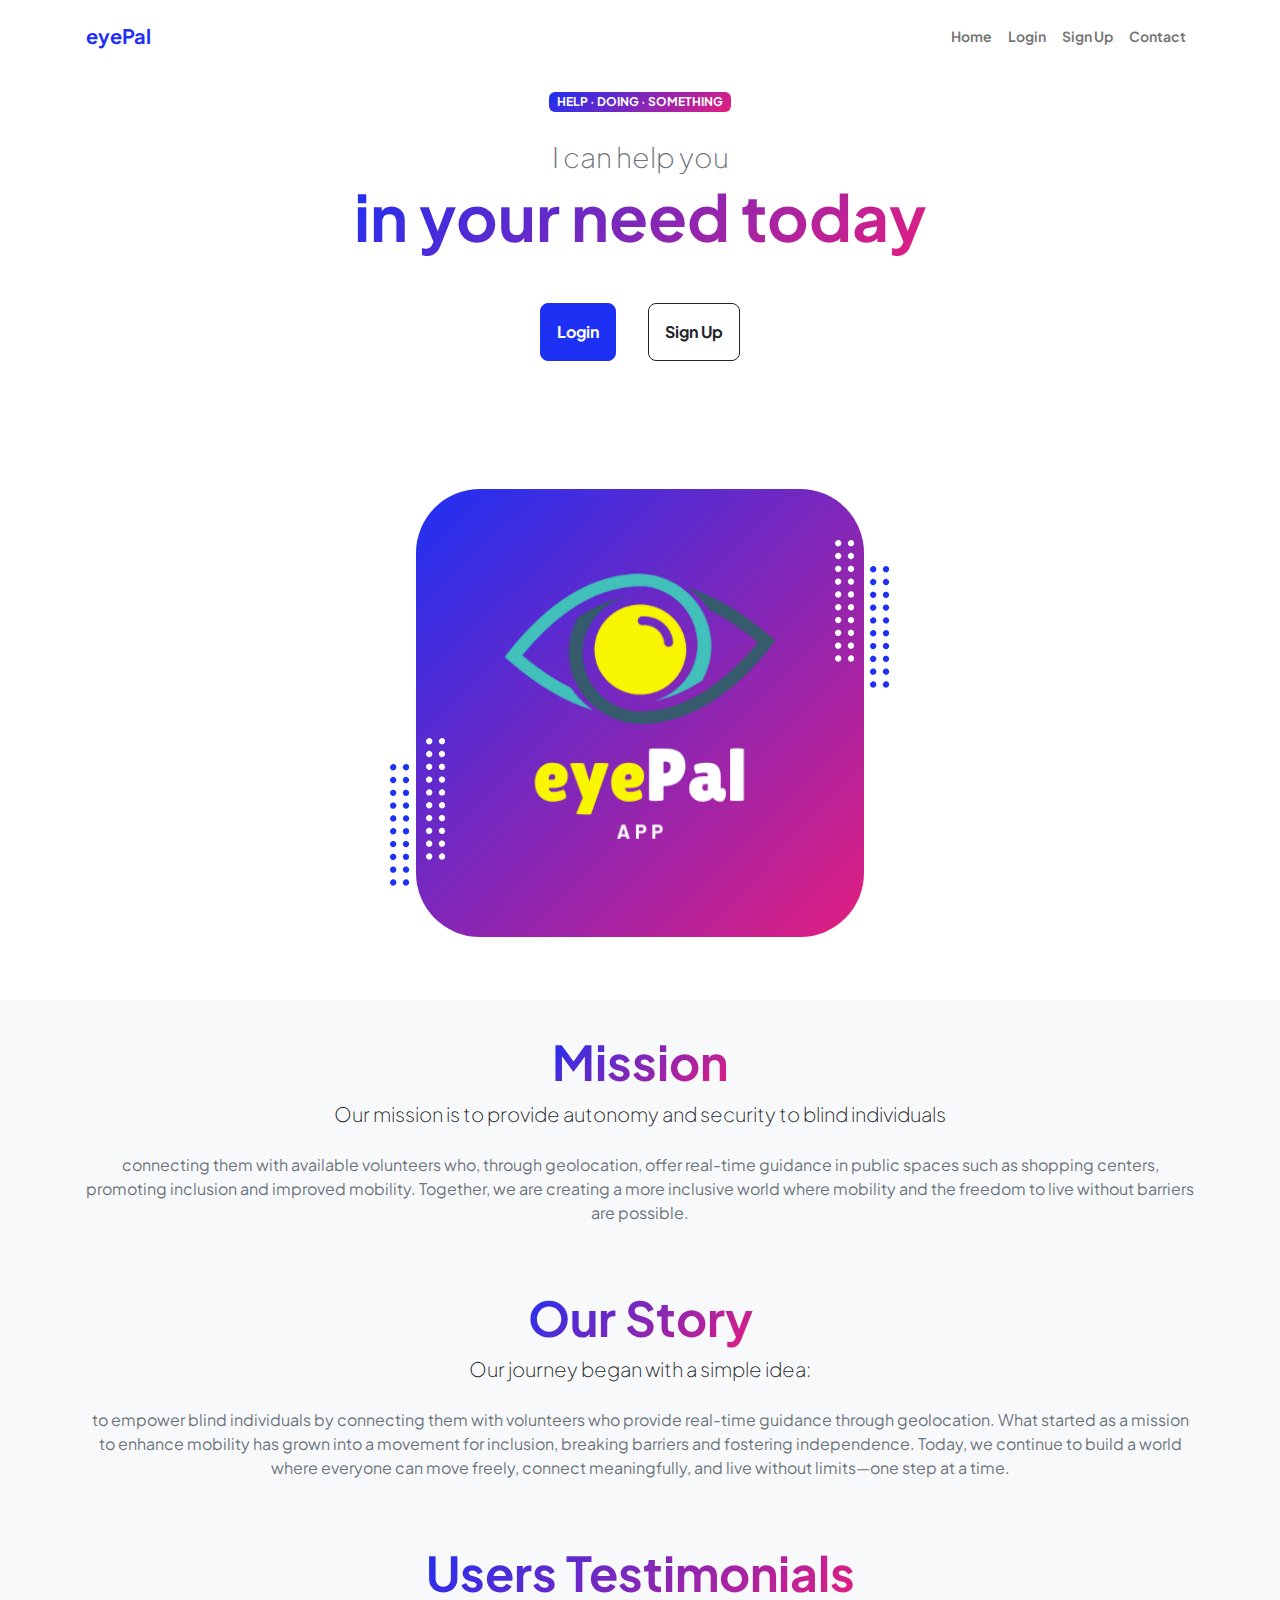
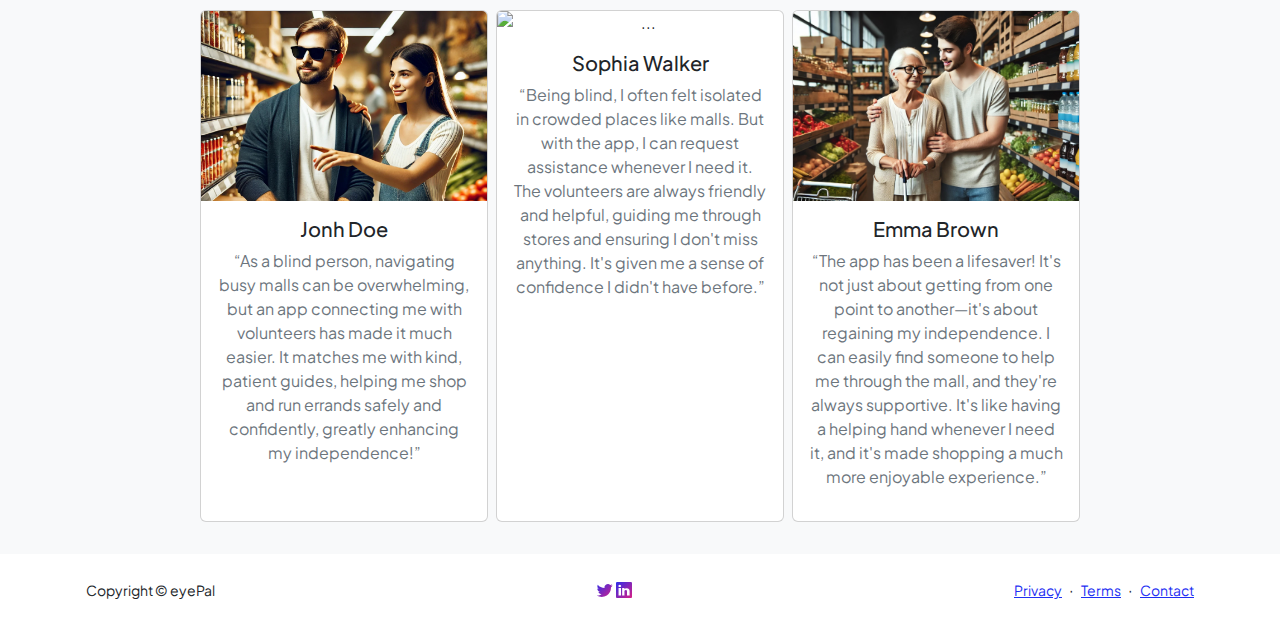
==== commit f831ae12: "resolve conflicts" ====
--- a/frontend/index.html
+++ b/frontend/index.html
@@ -5,7 +5,7 @@
         <meta name="viewport" content="width=device-width, initial-scale=1, shrink-to-fit=no" />
         <meta name="description" content="" />
         <meta name="author" content="" />
-        <title>OpticPal - Start your Journey</title>
+        <title>eyePal - Start your Journey</title>
         <!-- Favicon-->
         <link rel="icon" type="image/x-icon" href="assets/favicon.ico" />
         <!-- Custom Google font-->
@@ -22,15 +22,13 @@
             <!-- Navigation-->
             <nav class="navbar navbar-expand-lg navbar-light bg-white py-3">
                 <div class="container px-5">
-                    <a class="navbar-brand" href="index.html"><span class="fw-bolder text-primary">OpticPal</span></a>
+                    <a class="navbar-brand" href="index.html"><span class="fw-bolder text-primary">eyePal</span></a>
                     <button class="navbar-toggler" type="button" data-bs-toggle="collapse" data-bs-target="#navbarSupportedContent" aria-controls="navbarSupportedContent" aria-expanded="false" aria-label="Toggle navigation"><span class="navbar-toggler-icon"></span></button>
                     <div class="collapse navbar-collapse" id="navbarSupportedContent">
                         <ul class="navbar-nav ms-auto mb-2 mb-lg-0 small fw-bolder">
-                            <li class="nav-item"><a class="nav-link" href="button_app.html">app button test</a></li>
                             <li class="nav-item"><a class="nav-link" href="index.html">Home</a></li>
                             <li class="nav-item"><a class="nav-link" href="login.html">Login</a></li>
                             <li class="nav-item"><a class="nav-link" href="signup.html">Sign Up</a></li>
-                            <li class="nav-item"><a class="nav-link" href="profile.html">Profile</a></li>
                             <li class="nav-item"><a class="nav-link" href="contact.html">Contact</a></li>
                         </ul>
                     </div>
@@ -58,7 +56,7 @@
                                 <div class="profile bg-gradient-primary-to-secondary">
                                     <!-- TIP: For best results, use a photo with a transparent background like the demo example below-->
                                     <!-- Watch a tutorial on how to do this on YouTube (link)-->
-                                    <img class="profile-img" src="assets/Logo_04_500px.png" alt="..." />
+                                    <img class="profile-img" src="assets/Logo_07_500px.png" alt="..." />
                                     <div class="dots-1">
                                         <!-- SVG Dots-->
                                         <svg version="1.1" xmlns="http://www.w3.org/2000/svg" xmlns:xlink="http://www.w3.org/1999/xlink" x="0px" y="0px" viewBox="0 0 191.6 1215.4" style="enable-background: new 0 0 191.6 1215.4" xml:space="preserve">
@@ -222,7 +220,7 @@
                                             <h5 class="card-title">Jonh Doe</h5>
                                             <p class="text-muted">“As a blind person, navigating busy malls can be overwhelming, but an app connecting me with volunteers has made it much easier. It matches me with kind, patient guides, helping me shop and run errands safely and confidently, greatly enhancing my independence!”</p>
                                             </div>
-                                        </div>                            
+                                        </div>   
                                         <div class="card mx-sm-1" style="width: 18rem;">
                                             <img src="assets/foto-young-women-with-shopping.jpg" class="card-img-top" alt="...">
                                             <div class="card-body">
@@ -230,6 +228,7 @@
                                             <p class="text-muted">“Being blind, I often felt isolated in crowded places like malls. But with the app, I can request assistance whenever I need it. The volunteers are always friendly and helpful, guiding me through stores and ensuring I don't miss anything. It's given me a sense of confidence I didn't have before.”</p>
                                             </div>
                                         </div>
+    
                                         <div class="card mx-sm-1" style="width: 18rem;">
                                             <img src="assets/foto-old-lady.jpg" class="card-img-top" alt="...">
                                             <div class="card-body">
@@ -251,7 +250,7 @@
             <div class="container px-5">
                 <div class="row align-items-center justify-content-between flex-column flex-sm-row">
                     <div class="col-auto">
-                        <div class="small m-0">Copyright &copy; OpticPal</div>
+                        <div class="small m-0">Copyright &copy; eyePal</div>
                     </div>
 
                     <div class="col-auto">
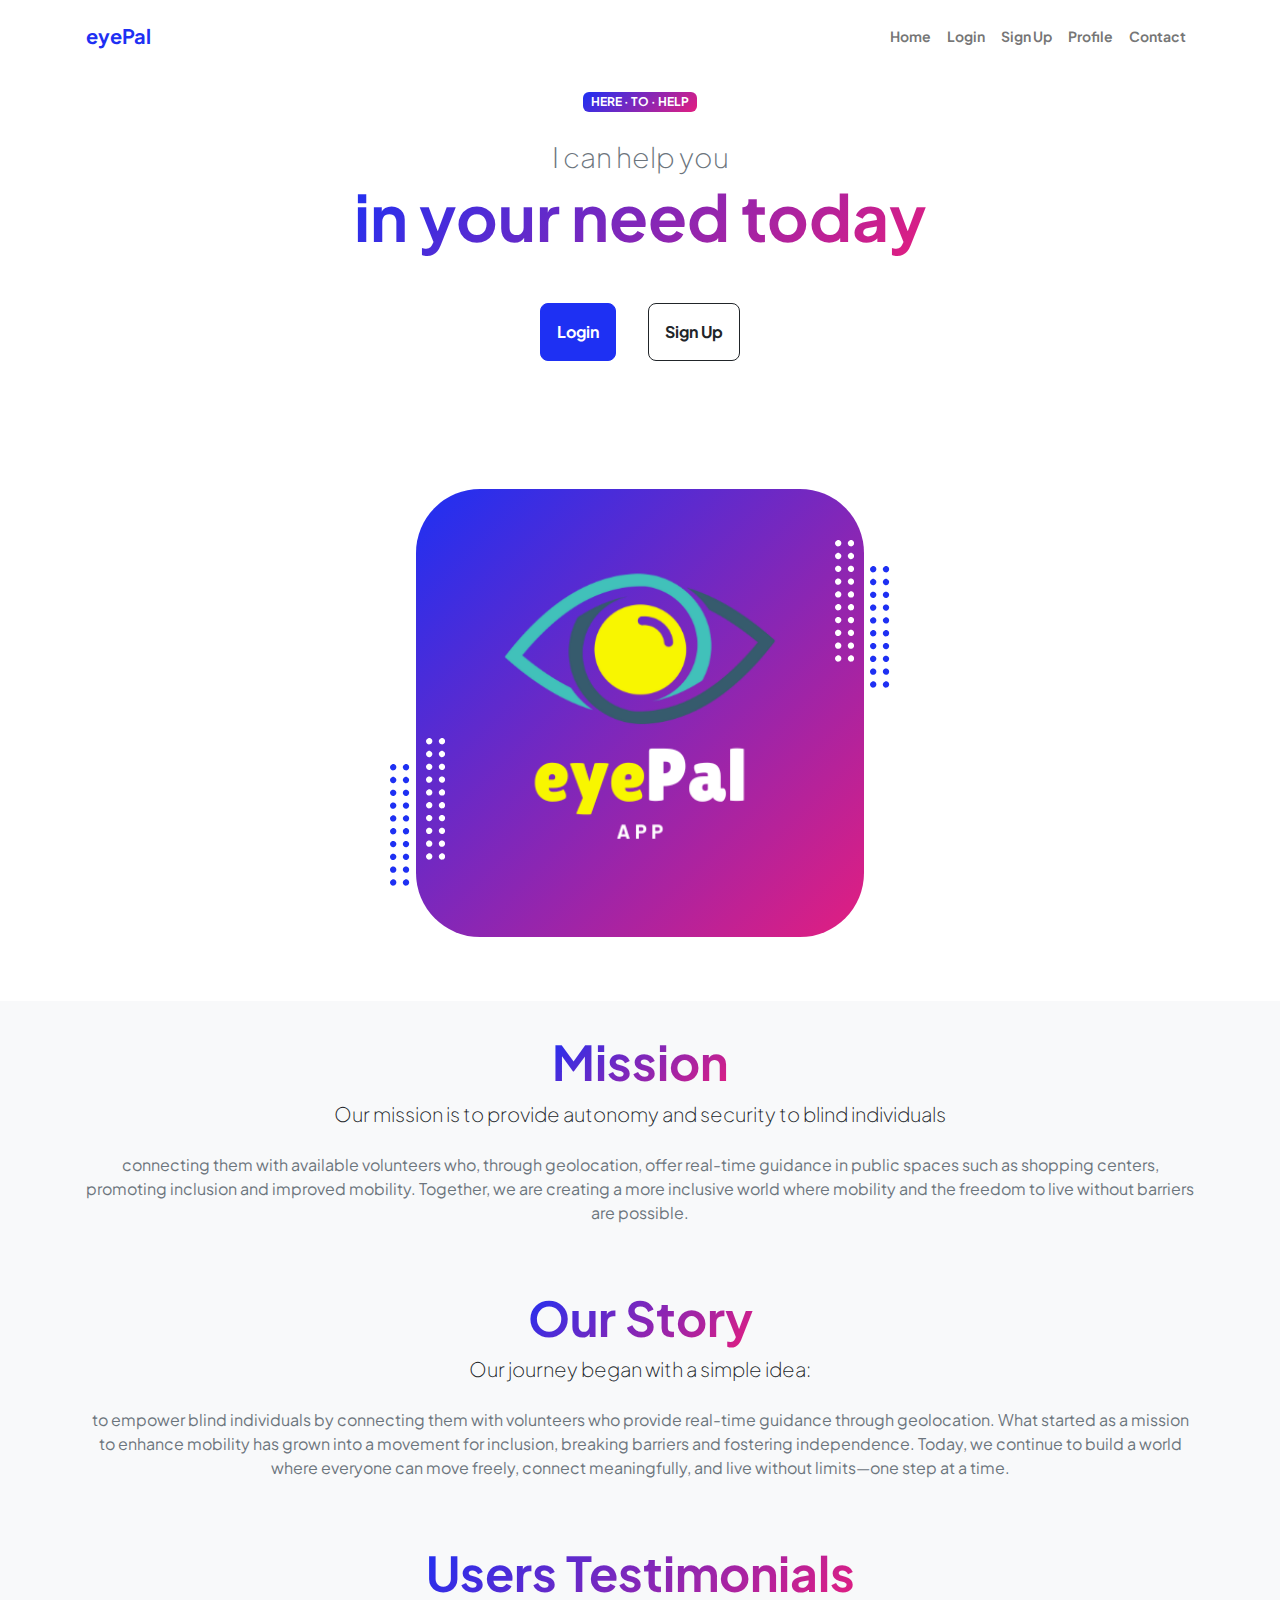
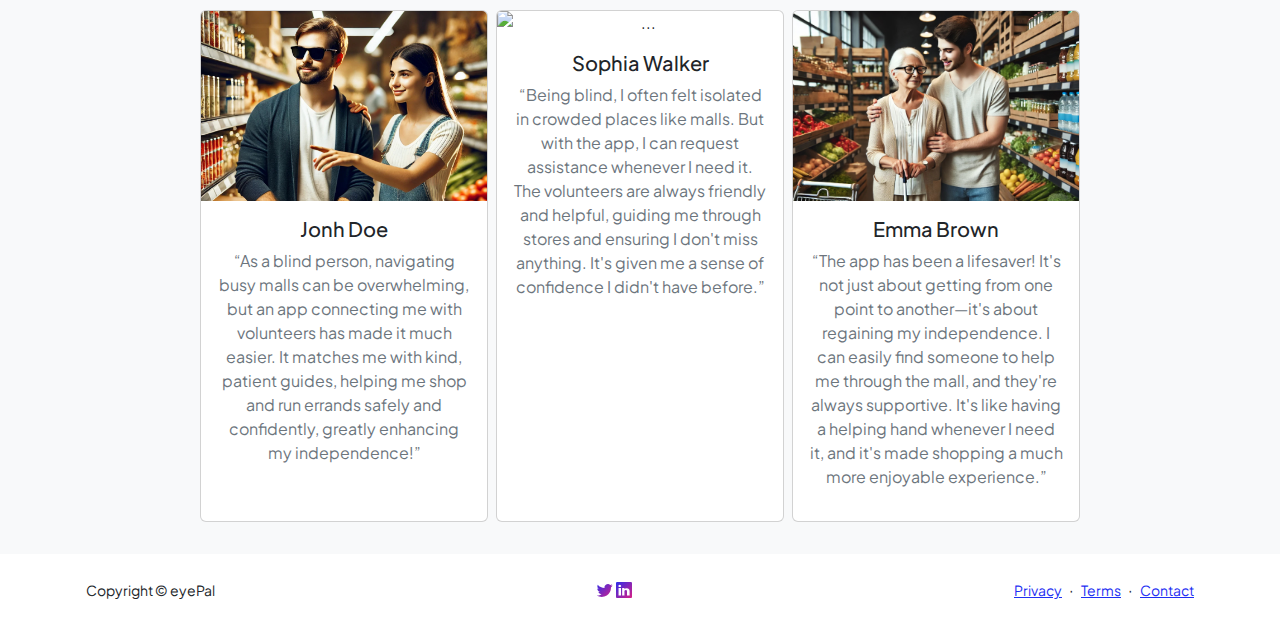
==== commit a43e7785: "changing frontend pages" ====
--- a/frontend/index.html
+++ b/frontend/index.html
@@ -29,6 +29,7 @@
                             <li class="nav-item"><a class="nav-link" href="index.html">Home</a></li>
                             <li class="nav-item"><a class="nav-link" href="login.html">Login</a></li>
                             <li class="nav-item"><a class="nav-link" href="signup.html">Sign Up</a></li>
+                            <li class="nav-item"><a class="nav-link" href="profile.html">Profile</a></li>
                             <li class="nav-item"><a class="nav-link" href="contact.html">Contact</a></li>
                         </ul>
                     </div>
@@ -41,7 +42,7 @@
                         <div class="col-xxl-5">
                             <!-- Header text content-->
                             <div class="text-center text-xxl-start">
-                                <div class="badge bg-gradient-primary-to-secondary text-white mb-4"><div class="text-uppercase">Help &middot; Doing &middot; Something</div></div>
+                                <div class="badge bg-gradient-primary-to-secondary text-white mb-4"><div class="text-uppercase">Here &middot; To &middot; Help</div></div>
                                 <div class="fs-3 fw-light text-muted">I can help you</div>
                                 <h1 class="display-3 fw-bolder mb-5"><span class="text-gradient d-inline">in your need today</span></h1>
                                 <div class="d-grid gap-3 d-sm-flex justify-content-sm-center justify-content-xxl-start mb-3">
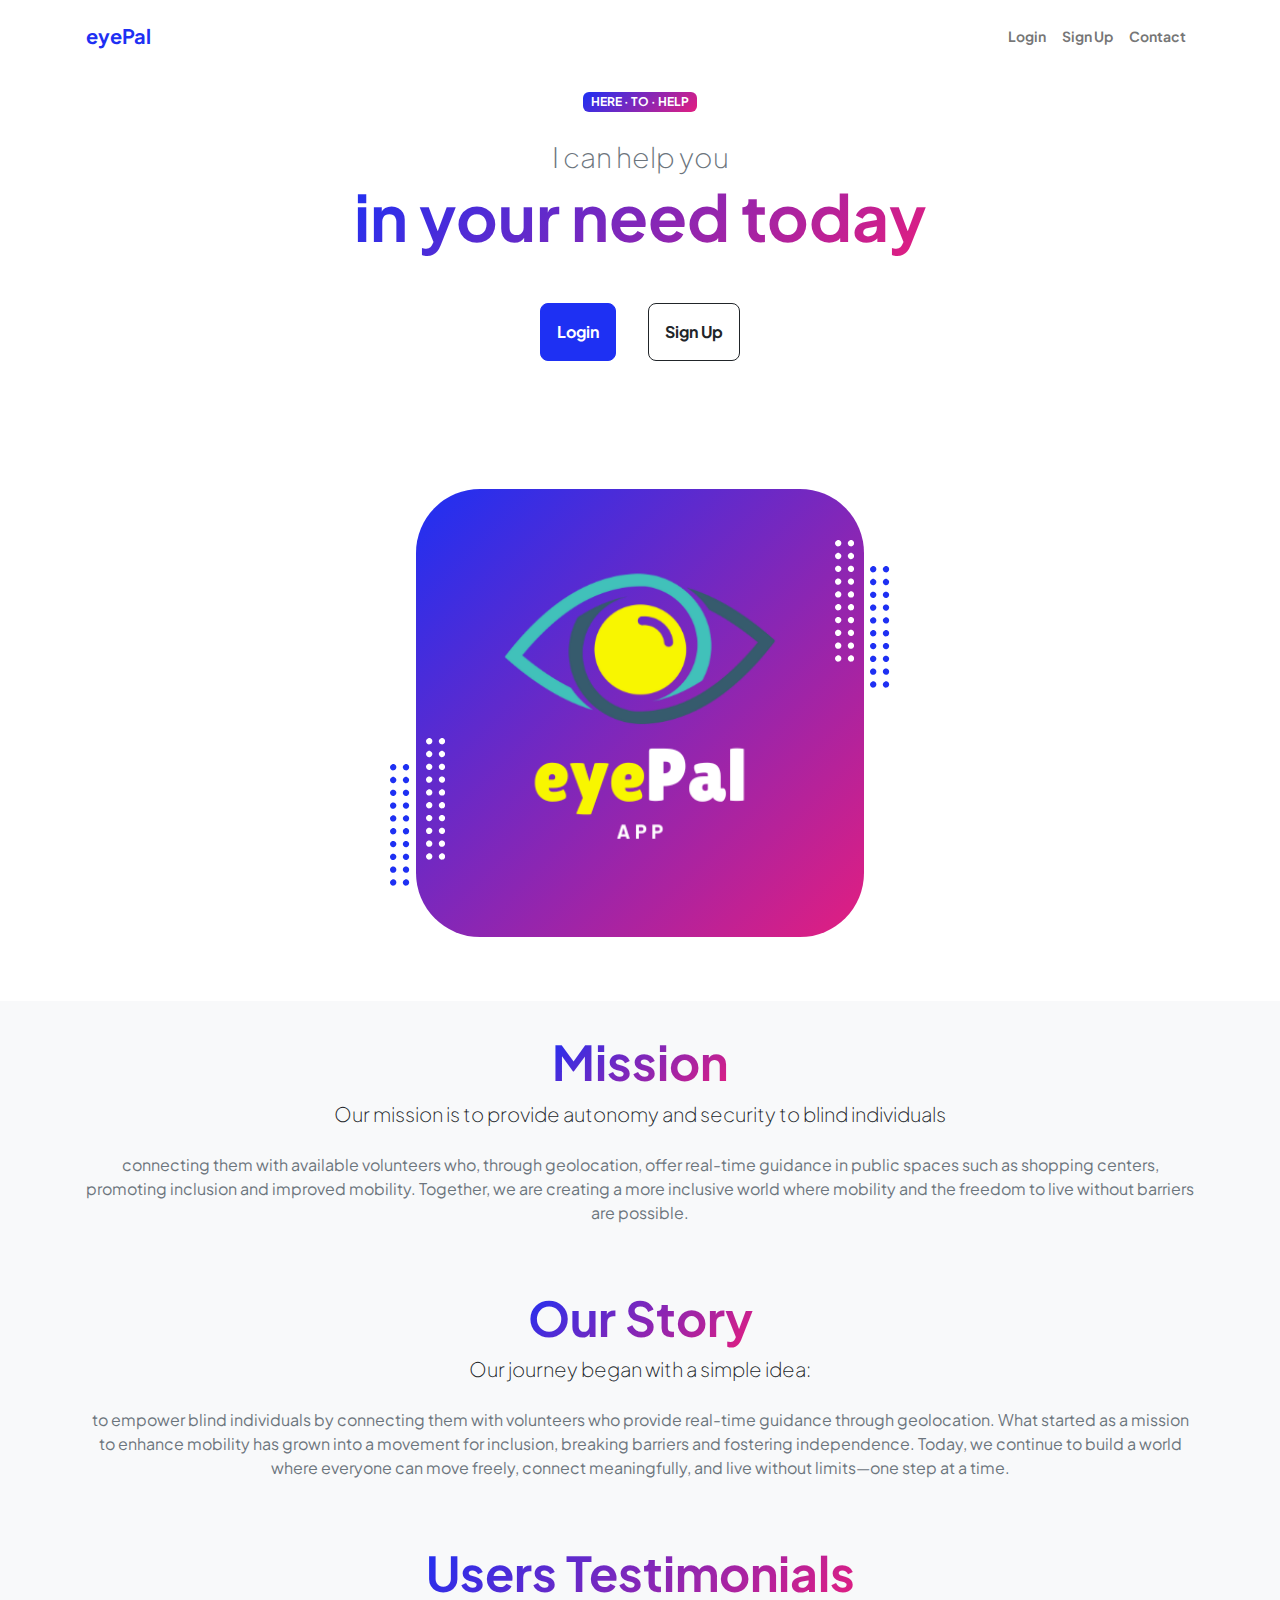
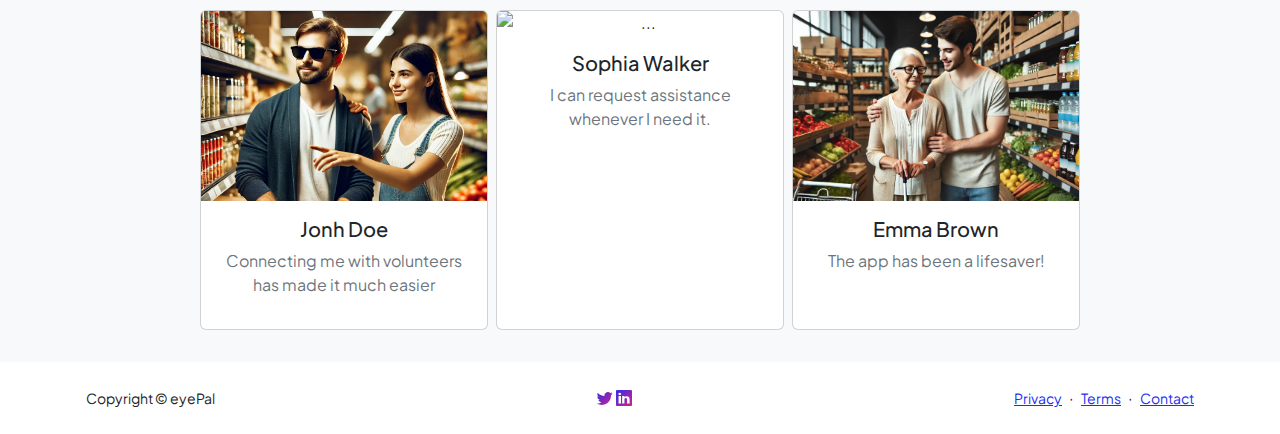
==== commit c95790e2: "final commit" ====
--- a/frontend/index.html
+++ b/frontend/index.html
@@ -26,10 +26,8 @@
                     <button class="navbar-toggler" type="button" data-bs-toggle="collapse" data-bs-target="#navbarSupportedContent" aria-controls="navbarSupportedContent" aria-expanded="false" aria-label="Toggle navigation"><span class="navbar-toggler-icon"></span></button>
                     <div class="collapse navbar-collapse" id="navbarSupportedContent">
                         <ul class="navbar-nav ms-auto mb-2 mb-lg-0 small fw-bolder">
-                            <li class="nav-item"><a class="nav-link" href="index.html">Home</a></li>
                             <li class="nav-item"><a class="nav-link" href="login.html">Login</a></li>
                             <li class="nav-item"><a class="nav-link" href="signup.html">Sign Up</a></li>
-                            <li class="nav-item"><a class="nav-link" href="profile.html">Profile</a></li>
                             <li class="nav-item"><a class="nav-link" href="contact.html">Contact</a></li>
                         </ul>
                     </div>
@@ -219,14 +217,14 @@
                                             <img src="assets/foto-couple.jpg" class="card-img-top" alt="...">
                                             <div class="card-body">
                                             <h5 class="card-title">Jonh Doe</h5>
-                                            <p class="text-muted">“As a blind person, navigating busy malls can be overwhelming, but an app connecting me with volunteers has made it much easier. It matches me with kind, patient guides, helping me shop and run errands safely and confidently, greatly enhancing my independence!”</p>
+                                            <p class="text-muted">Connecting me with volunteers has made it much easier</p>
                                             </div>
                                         </div>   
                                         <div class="card mx-sm-1" style="width: 18rem;">
                                             <img src="assets/foto-young-women-with-shopping.jpg" class="card-img-top" alt="...">
                                             <div class="card-body">
                                             <h5 class="card-title">Sophia Walker</h5>
-                                            <p class="text-muted">“Being blind, I often felt isolated in crowded places like malls. But with the app, I can request assistance whenever I need it. The volunteers are always friendly and helpful, guiding me through stores and ensuring I don't miss anything. It's given me a sense of confidence I didn't have before.”</p>
+                                            <p class="text-muted">I can request assistance whenever I need it.</p>
                                             </div>
                                         </div>
     
@@ -234,7 +232,7 @@
                                             <img src="assets/foto-old-lady.jpg" class="card-img-top" alt="...">
                                             <div class="card-body">
                                             <h5 class="card-title">Emma Brown</h5>
-                                            <p class="text-muted">“The app has been a lifesaver! It's not just about getting from one point to another—it's about regaining my independence. I can easily find someone to help me through the mall, and they're always supportive. It's like having a helping hand whenever I need it, and it's made shopping a much more enjoyable experience.”</p>
+                                            <p class="text-muted">The app has been a lifesaver!</p>
                                             </div>
                                         </div>
                                     </div>                            
